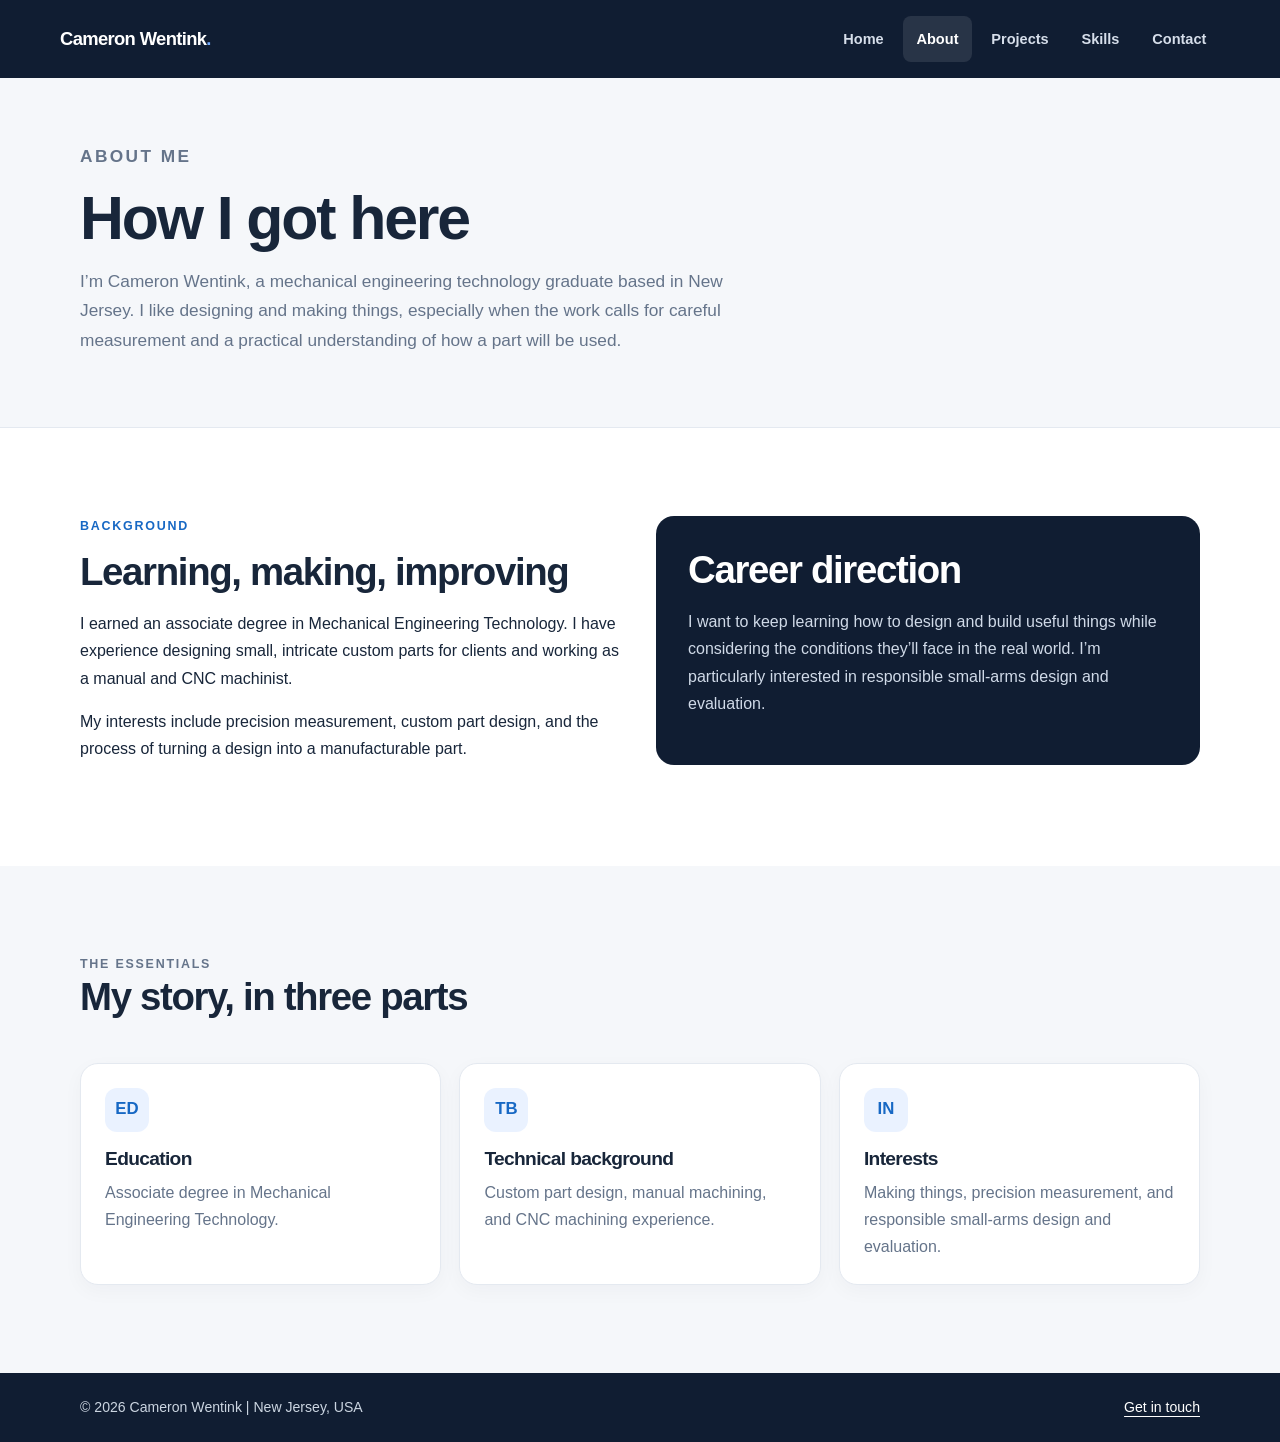
==== about.html @ dd0fac1c "Add personal portfolio website" ====
<!doctype html>
<html lang="en"><head><meta charset="utf-8"><meta name="viewport" content="width=device-width, initial-scale=1"><meta name="description" content="Cameron Wentink's mechanical engineering technology background, interests, and career direction."><title>About Me | Cameron Wentink</title><link rel="stylesheet" href="style.css"><script src="script.js" defer></script></head>
<body><a class="skip-link" href="#main">Skip to main content</a><header class="site-header"><div class="nav-wrap"><a class="brand" href="index.html">Cameron Wentink<span class="brand-mark">.</span></a><button class="menu-toggle" type="button" aria-expanded="false" aria-controls="primary-nav">Menu</button><nav class="site-nav" id="primary-nav" aria-label="Main navigation"><ul><li><a href="index.html">Home</a></li><li><a href="about.html" aria-current="page">About</a></li><li><a href="projects.html">Projects</a></li><li><a href="skills.html">Skills</a></li><li><a href="contact.html">Contact</a></li></ul></nav></div></header>
<main id="main"><section class="page-hero"><div class="container"><p class="kicker">About me</p><h1>How I got here</h1><p>I’m Cameron Wentink, a mechanical engineering technology graduate based in New Jersey. I like designing and making things, especially when the work calls for careful measurement and a practical understanding of how a part will be used.</p></div></section>
<section class="section"><div class="container split"><div><p class="kicker">Background</p><h2>Learning, making, improving</h2><p>I earned an associate degree in Mechanical Engineering Technology. I have experience designing small, intricate custom parts for clients and working as a manual and CNC machinist.</p><p>My interests include precision measurement, custom part design, and the process of turning a design into a manufacturable part.</p></div><aside class="callout"><h2>Career direction</h2><p>I want to keep learning how to design and build useful things while considering the conditions they’ll face in the real world. I’m particularly interested in responsible small-arms design and evaluation.</p></aside></div></section>
<section class="section section-muted"><div class="container"><div class="section-heading"><div><p class="kicker">The essentials</p><h2>My story, in three parts</h2></div></div><div class="card-grid"><article class="card"><div class="card-icon" aria-hidden="true">ED</div><h3>Education</h3><p>Associate degree in Mechanical Engineering Technology.</p></article><article class="card"><div class="card-icon" aria-hidden="true">TB</div><h3>Technical background</h3><p>Custom part design, manual machining, and CNC machining experience.</p></article><article class="card"><div class="card-icon" aria-hidden="true">IN</div><h3>Interests</h3><p>Making things, precision measurement, and responsible small-arms design and evaluation.</p></article></div></div></section>
</main><footer class="site-footer"><div class="container footer-wrap"><p>© <span data-year>2026</span> Cameron Wentink | New Jersey, USA</p><a href="contact.html">Get in touch</a></div></footer></body></html>
---- style.css ----
:root {
  color-scheme: light;
  --navy: #101d32;
  --navy-soft: #172943;
  --blue: #1768c4;
  --blue-light: #eaf2ff;
  --ink: #18263a;
  --muted: #65748a;
  --line: #e4e9f0;
  --surface: #f5f7fa;
  --white: #fff;
  --radius: 18px;
  --shadow: 0 18px 50px rgba(16, 29, 50, .09);
}

* { box-sizing: border-box; }
img { max-width: 100%; }
html { scroll-behavior: smooth; }
body { margin: 0; background: var(--white); color: var(--ink); font: 16px/1.7 'Segoe UI', Arial, sans-serif; }
h1, h2, h3, .brand { font-family: 'Segoe UI', Arial, sans-serif; letter-spacing: -.035em; line-height: 1.15; }
h1 { font-size: clamp(2.65rem, 6vw, 4.8rem); margin: 0 0 1.15rem; }
h2 { font-size: clamp(1.75rem, 3vw, 2.5rem); margin: 0 0 1rem; }
h3 { font-size: 1.2rem; margin: 0 0 .55rem; }
p { margin: 0 0 1rem; }
a { color: var(--blue); text-underline-offset: 4px; }
a:hover { color: #145bbd; }
.skip-link { position: absolute; left: 1rem; top: -5rem; z-index: 10; background: white; padding: .7rem 1rem; border-radius: 8px; }
.skip-link:focus { top: 1rem; }
.site-header { background: var(--navy); color: white; }
.nav-wrap { width: min(1160px, calc(100% - 2.5rem)); min-height: 78px; margin: auto; display: flex; align-items: center; justify-content: space-between; gap: 2rem; }
.brand { color: white; font-weight: 800; font-size: 1.15rem; text-decoration: none; white-space: nowrap; }
.brand-mark { color: #70aaff; }
.site-nav ul { display: flex; align-items: center; gap: .35rem; list-style: none; padding: 0; margin: 0; }
.site-nav a { display: block; color: #d6deea; font-size: .91rem; font-weight: 600; text-decoration: none; padding: .65rem .85rem; border-radius: 8px; }
.site-nav a:hover, .site-nav a[aria-current="page"] { color: white; background: rgba(255,255,255,.1); }
.menu-toggle { display: none; border: 1px solid #54647a; background: transparent; color: white; border-radius: 9px; padding: .55rem .75rem; font: inherit; font-weight: 600; }
main { min-height: 65vh; }
.container { width: min(1080px, calc(100% - 2.5rem)); margin: auto; min-width: 0; }
.hero { background: linear-gradient(115deg, var(--navy) 0%, #172d4c 70%, #1d3b62 100%); color: white; padding: clamp(4.5rem, 10vw, 8rem) 0; position: relative; overflow: hidden; }
.hero::after { content: ''; position: absolute; width: 430px; height: 430px; border-radius: 50%; border: 1px solid rgba(138,183,255,.18); right: -95px; top: -190px; box-shadow: 0 0 0 45px rgba(138,183,255,.04), 0 0 0 95px rgba(138,183,255,.035); }
.hero-content { position: relative; z-index: 1; max-width: 790px; }
.eyebrow { color: #83b5ff; text-transform: uppercase; letter-spacing: .15em; font-size: .78rem; font-weight: 700; margin-bottom: 1.2rem; }
.hero h1 { max-width: 800px; }
.hero h1 span { color: #83b5ff; }
.hero p { max-width: 650px; color: #d0dae8; font-size: 1.12rem; }
.button-row { display: flex; flex-wrap: wrap; gap: .8rem; margin-top: 1.8rem; }
.button { display: inline-flex; align-items: center; justify-content: center; min-height: 48px; padding: .7rem 1.15rem; border: 1px solid transparent; border-radius: 9px; font-weight: 700; text-decoration: none; transition: transform .18s ease, background .18s ease; }
.button:hover { transform: translateY(-2px); }
.button-primary { color: white; background: var(--blue); }
.button-primary:hover { color: white; background: #1a65cf; }
.button-ghost { color: white; border-color: #6f839e; }
.button-ghost:hover { color: white; background: rgba(255,255,255,.1); }
.section { padding: 5rem 0; }
.section-muted { background: var(--surface); }
.section-intro { max-width: 660px; color: var(--muted); margin-bottom: 2rem; }
.section-heading { display: flex; justify-content: space-between; align-items: end; gap: 1rem; margin-bottom: 1.7rem; }
.section-heading p { color: var(--muted); max-width: 540px; margin: 0; }
.card-grid { display: grid; grid-template-columns: repeat(3, minmax(0, 1fr)); gap: 1.15rem; }
.card { background: white; border: 1px solid var(--line); border-radius: var(--radius); padding: 1.5rem; box-shadow: 0 6px 20px rgba(16,29,50,.035); }
.card p { color: var(--muted); }
.card p:last-child { margin-bottom: 0; }
.card-icon { display: grid; place-items: center; width: 44px; height: 44px; margin-bottom: 1rem; border-radius: 12px; background: var(--blue-light); color: var(--blue); font-size: 1.05rem; font-weight: 800; }
.page-hero { background: var(--surface); border-bottom: 1px solid var(--line); padding: 4rem 0 3.5rem; }
.page-hero h1 { font-size: clamp(2.4rem, 5vw, 3.8rem); margin-bottom: .8rem; }
.page-hero p { color: var(--muted); max-width: 680px; font-size: 1.08rem; }
.kicker { color: var(--blue); text-transform: uppercase; letter-spacing: .14em; font-size: .78rem; font-weight: 700; margin-bottom: .8rem; }
.split { display: grid; grid-template-columns: repeat(2, minmax(0, 1fr)); gap: 2rem; align-items: start; }
.detail-list { padding: 0; list-style: none; margin: 1.25rem 0 0; }
.detail-list li { padding: .95rem 0; border-bottom: 1px solid var(--line); }
.detail-list strong { display: block; color: var(--ink); }
.detail-list span { color: var(--muted); }
.callout { background: var(--navy); color: white; padding: 2rem; border-radius: var(--radius); }
.callout p { color: #d0dae8; }
.callout h2, .callout h3 { color: white; }
.project-card { padding: 0; overflow: hidden; }
.project-image { display: block; width: 100%; height: 220px; object-fit: cover; background: linear-gradient(135deg, #eaf2ff, #dce6f2); border-bottom: 1px solid var(--line); }
.project-body { padding: 1.4rem; }
.project-label { display: inline-block; color: var(--blue); text-transform: uppercase; letter-spacing: .1em; font-size: .7rem; font-weight: 800; margin-bottom: .65rem; }
.project-links { display: flex; gap: 1rem; margin-top: 1rem; font-weight: 700; font-size: .9rem; }
.project-links span { color: var(--muted); font-weight: 500; }
.skill-grid { display: grid; grid-template-columns: repeat(2, minmax(0, 1fr)); gap: 1.1rem; }
.tag-list { display: flex; flex-wrap: wrap; gap: .55rem; padding: 0; margin: 1rem 0 0; list-style: none; }
.tag-list li { color: #344962; background: #eef3f8; border: 1px solid #e0e8f0; border-radius: 99px; padding: .36rem .72rem; font-size: .89rem; }
.placeholder-note { color: var(--muted); font-size: .9rem; border-left: 3px solid #8ab7f4; padding-left: .85rem; }
.contact-panel { display: grid; grid-template-columns: minmax(0, 1.1fr) minmax(0, .9fr); gap: 2rem; align-items: start; }
.email-card { background: var(--navy); color: white; border-radius: var(--radius); padding: 2rem; }
.email-card p { color: #d0dae8; }
.email-card a { color: #9bc5ff; font-weight: 700; overflow-wrap: anywhere; }
.form-card { border: 1px solid var(--line); border-radius: var(--radius); padding: 1.6rem; }
label { display: block; font-weight: 700; font-size: .9rem; margin: 0 0 .35rem; }
input, textarea { width: 100%; border: 1px solid #cbd5e1; border-radius: 8px; padding: .75rem .8rem; font: inherit; color: var(--ink); background: white; margin-bottom: 1rem; }
input:focus-visible, textarea:focus-visible, button:focus-visible, a:focus-visible { outline: 3px solid #145bbd; outline-offset: 3px; }
.site-header input:focus-visible, .site-header textarea:focus-visible, .site-header button:focus-visible, .site-header a:focus-visible { outline-color: #80b4ff; }
textarea { resize: vertical; min-height: 130px; }
.form-message { min-height: 1.5rem; color: #9b3b22; font-size: .9rem; }
.form-note { color: var(--muted); font-size: .85rem; }
.site-footer { background: var(--navy); color: #cbd5e1; padding: 1.4rem 0; font-size: .88rem; }
.footer-wrap { display: flex; justify-content: space-between; gap: 1rem; align-items: center; }
.site-footer p { margin: 0; }
.site-footer a { color: white; }
.hero a:focus-visible, .email-card a:focus-visible, .site-footer a:focus-visible { outline-color: #80b4ff; }
/* Laptops and larger desktop screens */
@media (min-width: 1200px) {
  .container { width: min(1120px, calc(100% - 4rem)); }
  .section { padding-top: 5.5rem; padding-bottom: 5.5rem; }
}

/* Tablets */
@media (min-width: 761px) and (max-width: 1024px) {
  .card-grid { grid-template-columns: repeat(2, minmax(0, 1fr)); }
  .nav-wrap { gap: 1rem; }
  .site-nav a { padding-right: .65rem; padding-left: .65rem; }
}

/* Phones */
@media (max-width: 760px) {
  .nav-wrap { min-height: 70px; flex-wrap: wrap; gap: 0; padding: .8rem 0; }
  .menu-toggle { display: inline-block; }
  .site-nav { display: none; flex-basis: 100%; padding-top: .65rem; }
  .site-nav.is-open { display: block; }
  .site-nav ul { display: grid; grid-template-columns: 1fr 1fr; gap: .25rem; }
  .site-nav a { padding: .65rem .75rem; }
  .card-grid { grid-template-columns: 1fr; }
  .split, .skill-grid, .contact-panel { grid-template-columns: 1fr; }
  .section-heading { align-items: flex-start; flex-direction: column; }
  .section { padding: 3.5rem 0; }
  .page-hero { padding: 3rem 0 2.5rem; }
  .footer-wrap { align-items: flex-start; flex-direction: column; }
}
@media (prefers-reduced-motion: reduce) { *, *::before, *::after { scroll-behavior: auto !important; transition-duration: .01ms !important; } }
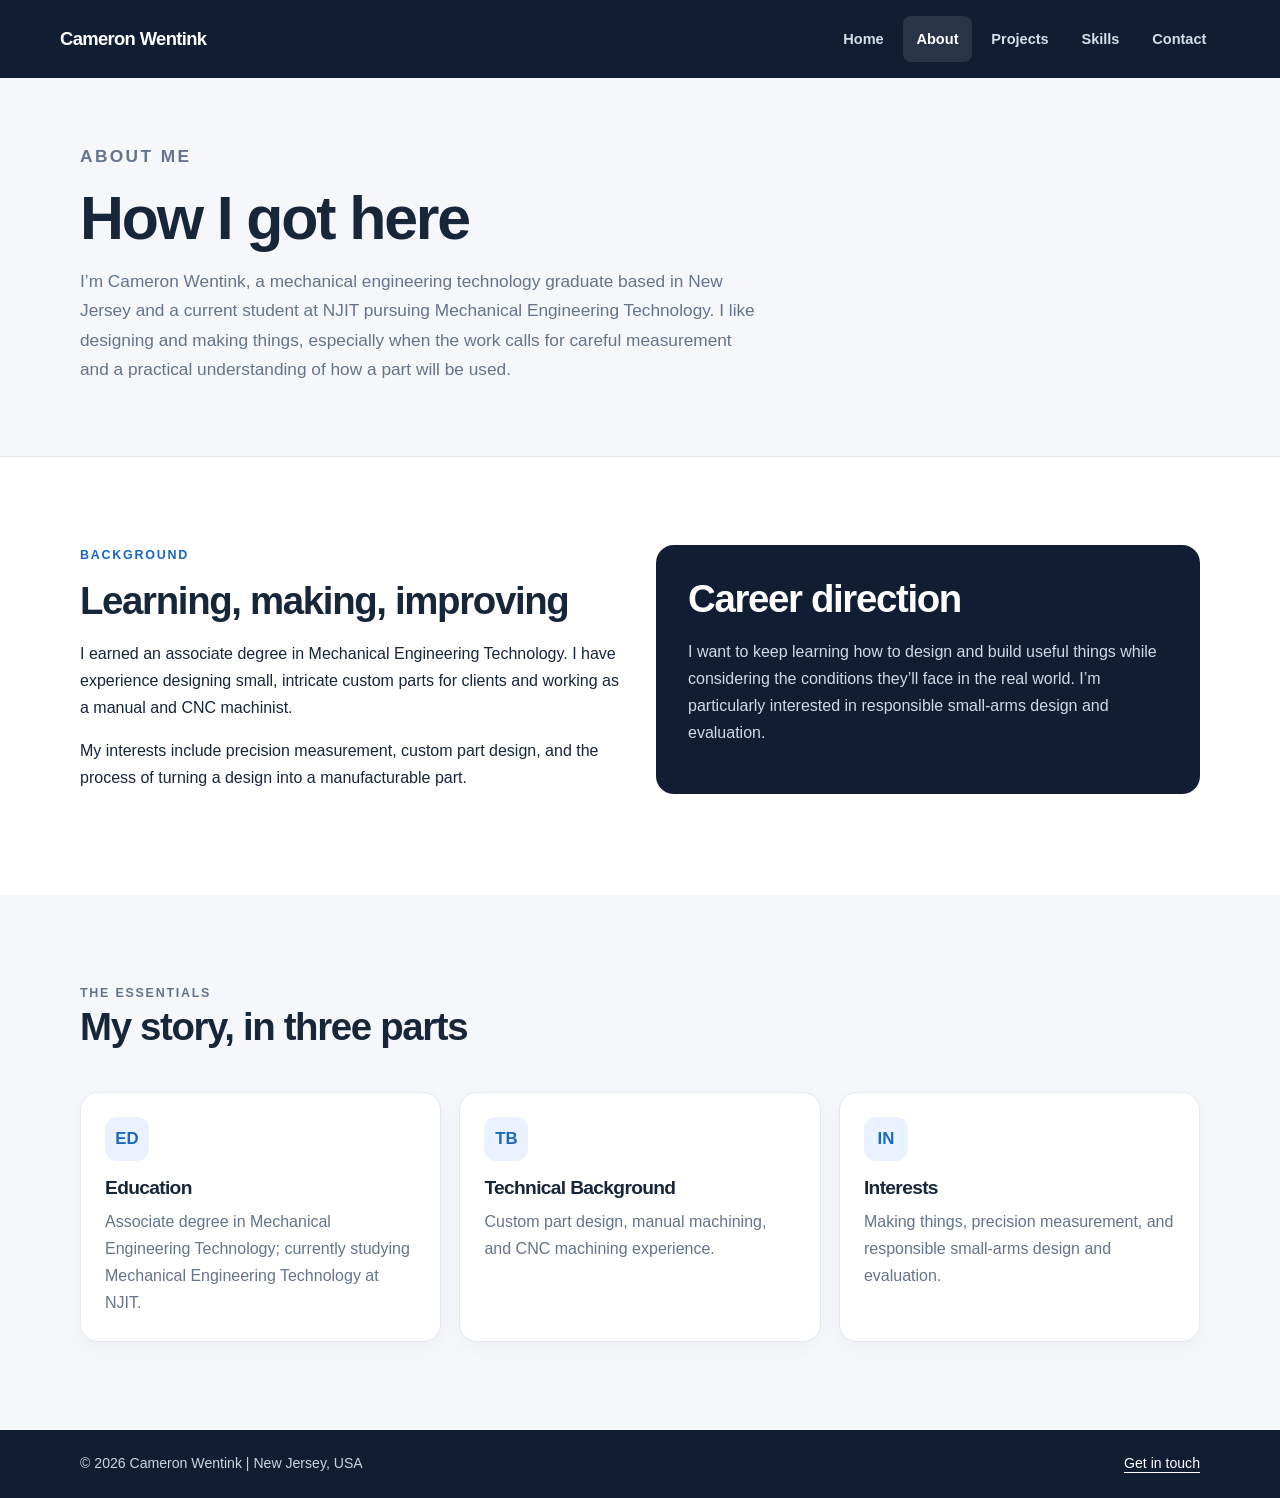
==== commit 9cd8506c: "Update portfolio website" ====
--- a/about.html
+++ b/about.html
@@ -1,7 +1,7 @@
 <!doctype html>
 <html lang="en"><head><meta charset="utf-8"><meta name="viewport" content="width=device-width, initial-scale=1"><meta name="description" content="Cameron Wentink's mechanical engineering technology background, interests, and career direction."><title>About Me | Cameron Wentink</title><link rel="stylesheet" href="style.css"><script src="script.js" defer></script></head>
-<body><a class="skip-link" href="#main">Skip to main content</a><header class="site-header"><div class="nav-wrap"><a class="brand" href="index.html">Cameron Wentink<span class="brand-mark">.</span></a><button class="menu-toggle" type="button" aria-expanded="false" aria-controls="primary-nav">Menu</button><nav class="site-nav" id="primary-nav" aria-label="Main navigation"><ul><li><a href="index.html">Home</a></li><li><a href="about.html" aria-current="page">About</a></li><li><a href="projects.html">Projects</a></li><li><a href="skills.html">Skills</a></li><li><a href="contact.html">Contact</a></li></ul></nav></div></header>
-<main id="main"><section class="page-hero"><div class="container"><p class="kicker">About me</p><h1>How I got here</h1><p>I’m Cameron Wentink, a mechanical engineering technology graduate based in New Jersey. I like designing and making things, especially when the work calls for careful measurement and a practical understanding of how a part will be used.</p></div></section>
+<body><a class="skip-link" href="#main">Skip to main content</a><header class="site-header"><div class="nav-wrap"><a class="brand" href="index.html">Cameron Wentink</a><button class="menu-toggle" type="button" aria-expanded="false" aria-controls="primary-nav">Menu</button><nav class="site-nav" id="primary-nav" aria-label="Main navigation"><ul><li><a href="index.html">Home</a></li><li><a href="about.html" aria-current="page">About</a></li><li><a href="projects.html">Projects</a></li><li><a href="skills.html">Skills</a></li><li><a href="contact.html">Contact</a></li></ul></nav></div></header>
+<main id="main"><section class="page-hero"><div class="container"><p class="kicker">About me</p><h1>How I got here</h1><p>I’m Cameron Wentink, a mechanical engineering technology graduate based in New Jersey and a current student at NJIT pursuing Mechanical Engineering Technology. I like designing and making things, especially when the work calls for careful measurement and a practical understanding of how a part will be used.</p></div></section>
 <section class="section"><div class="container split"><div><p class="kicker">Background</p><h2>Learning, making, improving</h2><p>I earned an associate degree in Mechanical Engineering Technology. I have experience designing small, intricate custom parts for clients and working as a manual and CNC machinist.</p><p>My interests include precision measurement, custom part design, and the process of turning a design into a manufacturable part.</p></div><aside class="callout"><h2>Career direction</h2><p>I want to keep learning how to design and build useful things while considering the conditions they’ll face in the real world. I’m particularly interested in responsible small-arms design and evaluation.</p></aside></div></section>
-<section class="section section-muted"><div class="container"><div class="section-heading"><div><p class="kicker">The essentials</p><h2>My story, in three parts</h2></div></div><div class="card-grid"><article class="card"><div class="card-icon" aria-hidden="true">ED</div><h3>Education</h3><p>Associate degree in Mechanical Engineering Technology.</p></article><article class="card"><div class="card-icon" aria-hidden="true">TB</div><h3>Technical background</h3><p>Custom part design, manual machining, and CNC machining experience.</p></article><article class="card"><div class="card-icon" aria-hidden="true">IN</div><h3>Interests</h3><p>Making things, precision measurement, and responsible small-arms design and evaluation.</p></article></div></div></section>
+<section class="section section-muted"><div class="container"><div class="section-heading"><div><p class="kicker">The essentials</p><h2>My story, in three parts</h2></div></div><div class="card-grid"><article class="card"><div class="card-icon" aria-hidden="true">ED</div><h3>Education</h3><p>Associate degree in Mechanical Engineering Technology; currently studying Mechanical Engineering Technology at NJIT.</p></article><article class="card"><div class="card-icon" aria-hidden="true">TB</div><h3>Technical Background</h3><p>Custom part design, manual machining, and CNC machining experience.</p></article><article class="card"><div class="card-icon" aria-hidden="true">IN</div><h3>Interests</h3><p>Making things, precision measurement, and responsible small-arms design and evaluation.</p></article></div></div></section>
 </main><footer class="site-footer"><div class="container footer-wrap"><p>© <span data-year>2026</span> Cameron Wentink | New Jersey, USA</p><a href="contact.html">Get in touch</a></div></footer></body></html>
